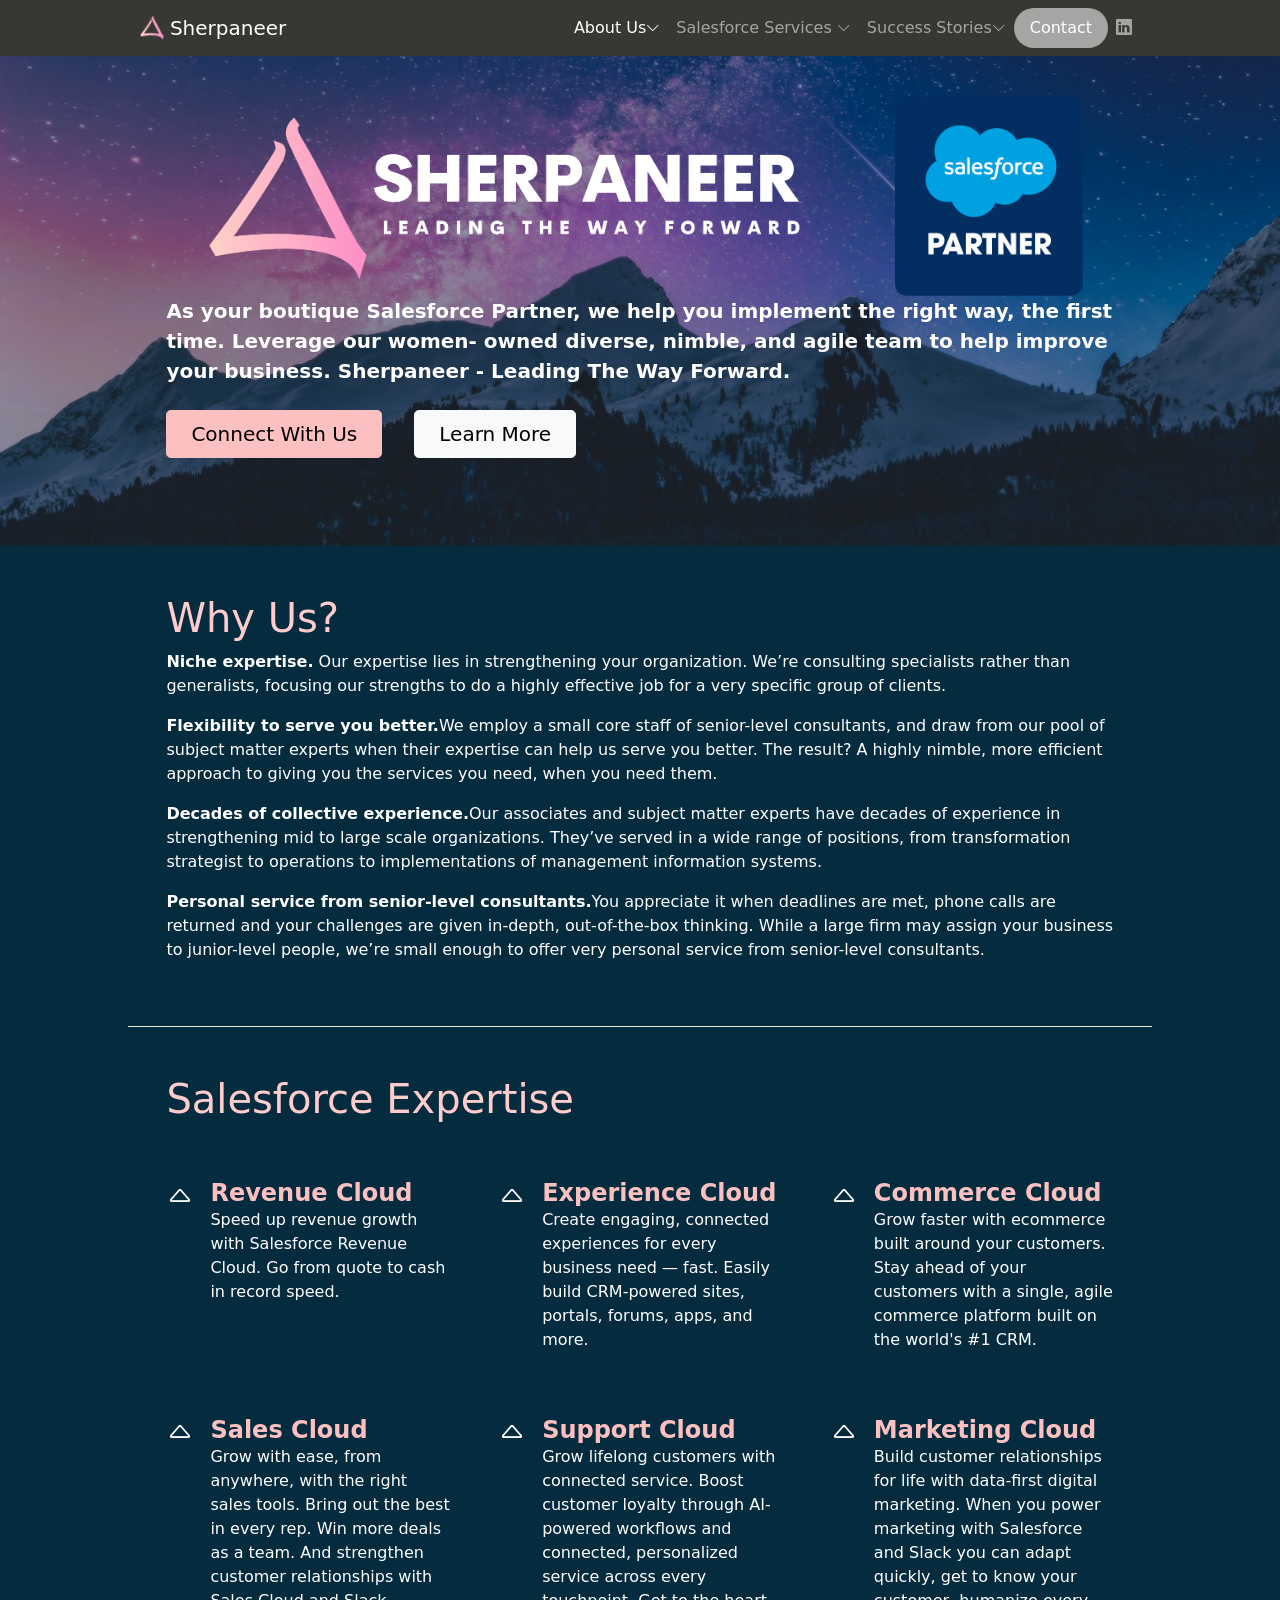
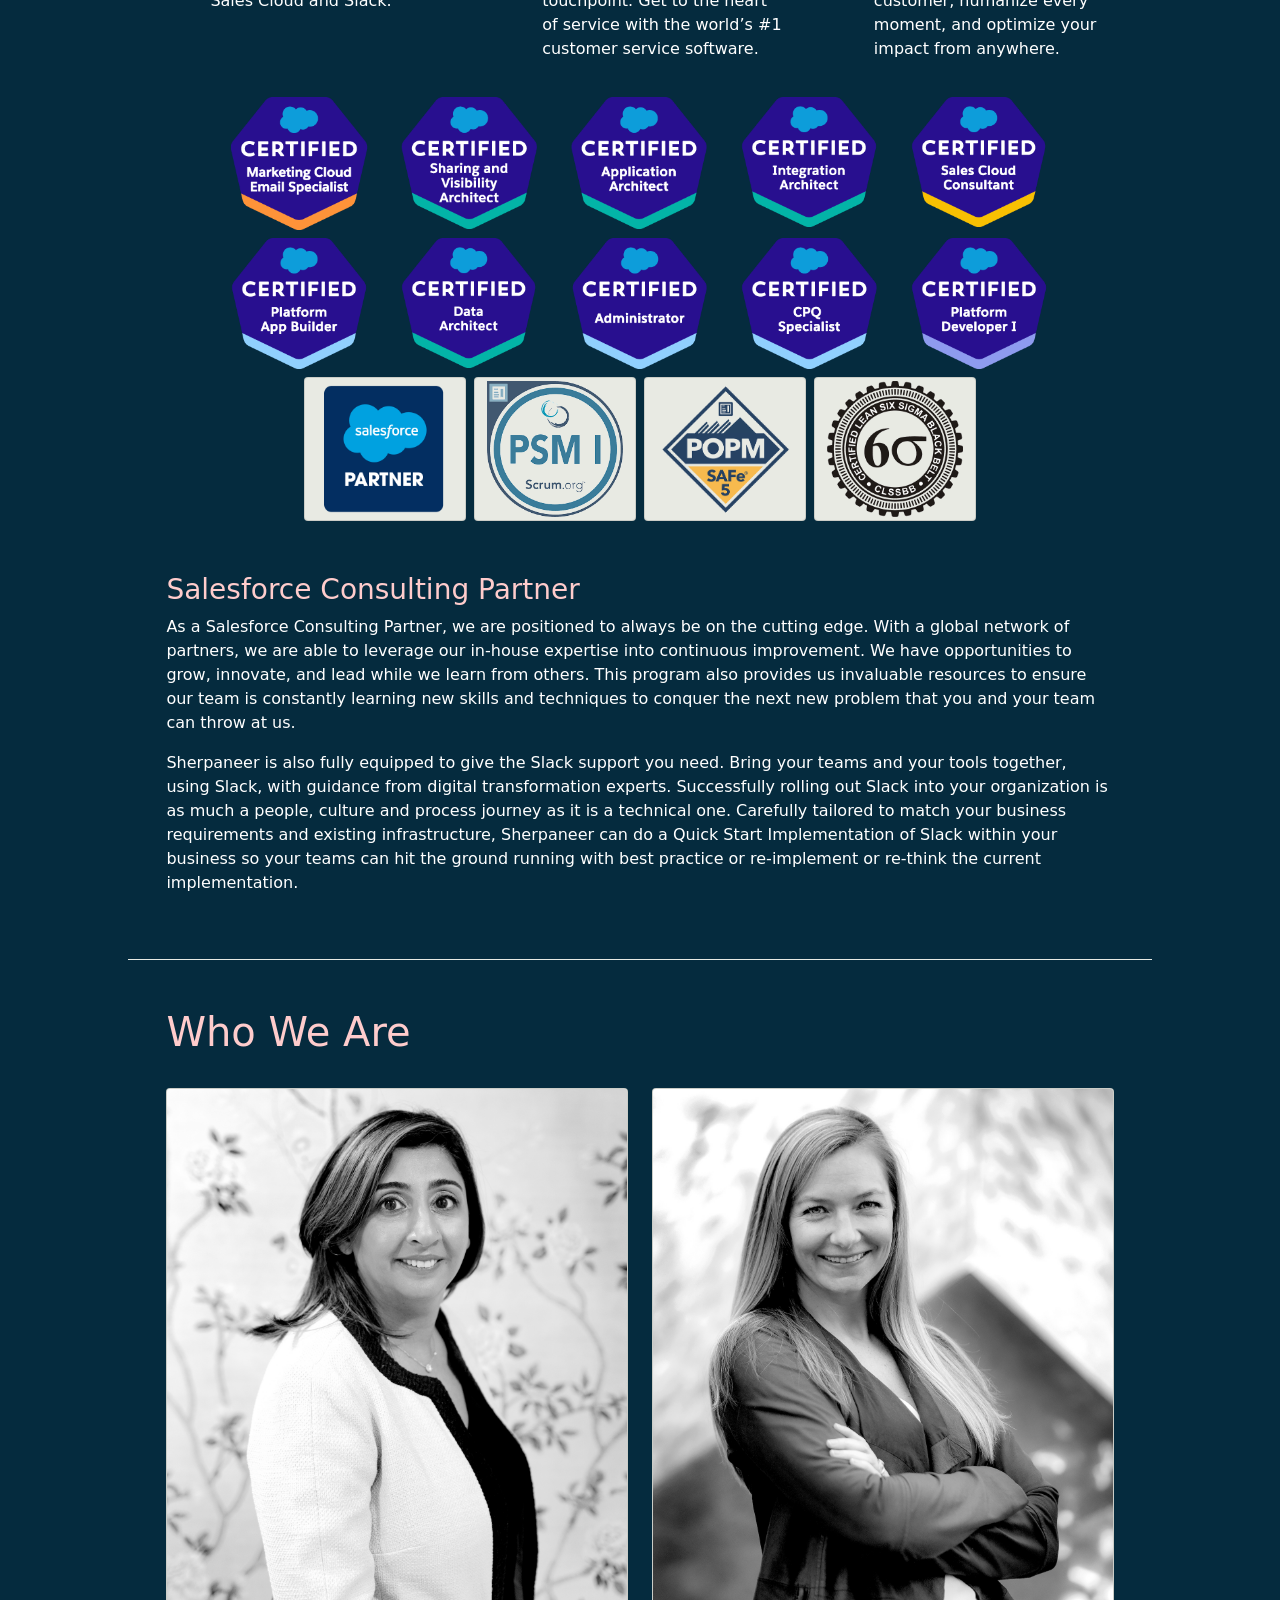
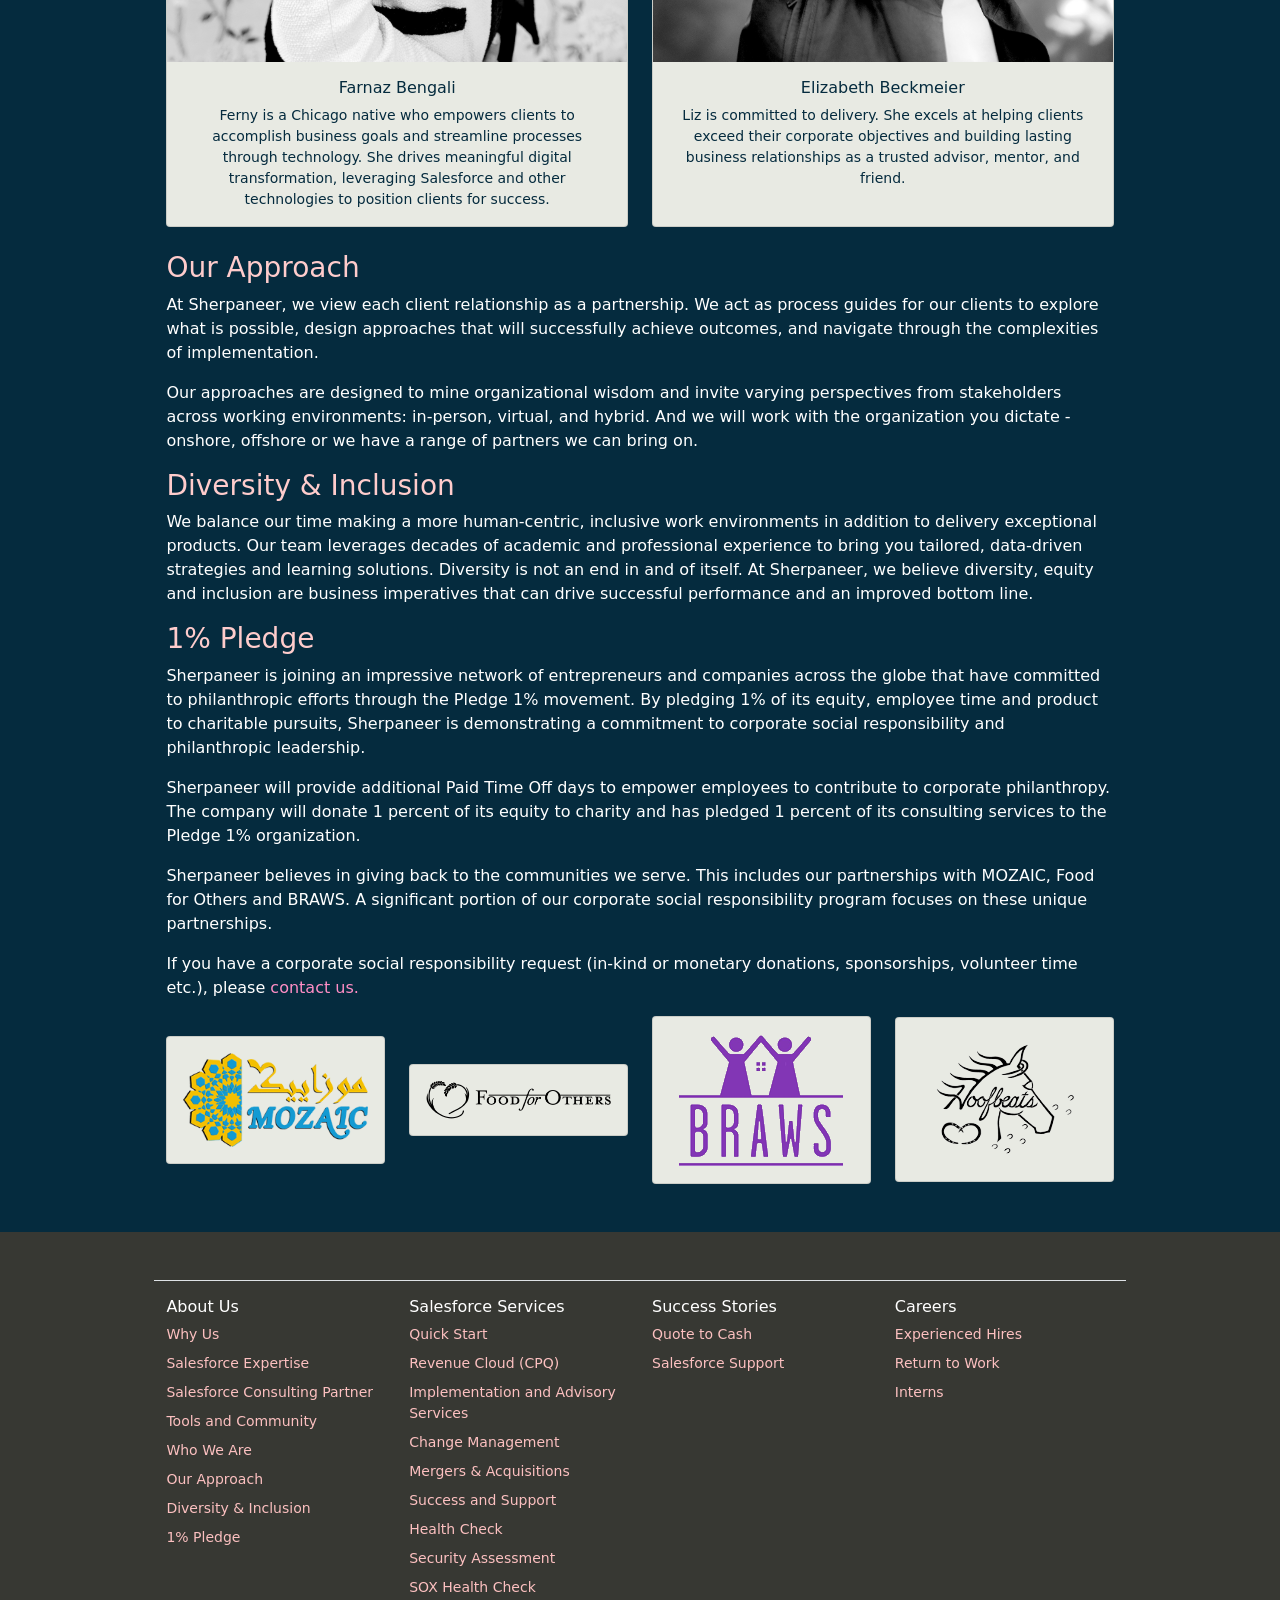
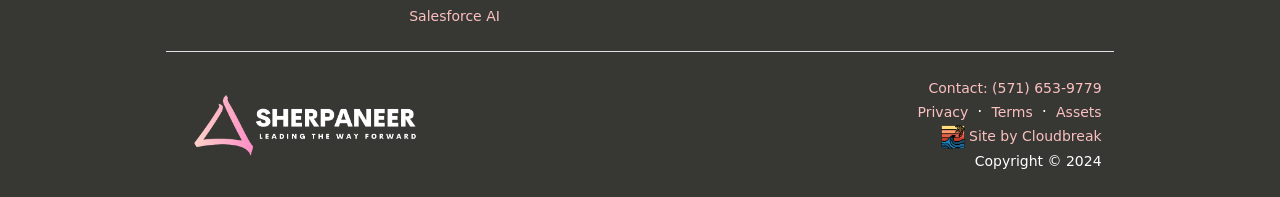
==== index.html @ 3f8fbe80 "Ready to deploy to prod. Commented out Tools and Community." ====
<!DOCTYPE html>
<html lang="en">

<head>
    <!-- Required meta tags -->
    <meta charset="utf-8" />
    <meta name="viewport" content="width=device-width, initial-scale=1" />
    <link rel="icon" type="image/x-icon" href="img/icon_logo.ico" />

    <meta name="thumbnail" content="http://www.sherpaneer.com/img/logo-black-text.png" />
    <meta name="description" content="As your boutique Salesforce Partner, we help you implement the right way, the first time. Leverage our women- owned diverse, nimble, and agile team to help improve your business. Sherpaneer - Leading The Way Forward.">
    <meta name="keywords" content="Sherpaneer, Salesforce, Salesforce Implementation, Salesforce Consulting, Salesforce Consultant, CPQ, CPQ Implementation, CPQ Consulting, CPQ Consulant">

    <meta property="og:image" content="https://www.sherpaneer.com/img/logo-black-text.png">
    <meta property="og:description" content="Sherpaneer, Leading the Way Forward. Your one stop shop for Salesforce Consulting.">
    <meta property="og:title" content="Leading The Way Forward.">

    <link href="css/bootstrap.min.css" rel="stylesheet" />
    <link href="css/style.css" rel="stylesheet" />

    <link href="https://cdn.jsdelivr.net/npm/bootstrap-icons@1.5.0/font/bootstrap-icons.css" rel="stylesheet" />

    <script src="https://ucarecdn.com/libs/widget/3.x/uploadcare.lang.en.min.js"></script>

    <title>Sherpaneer</title>
</head>

<body>
    <!-- Navigation Bar for Mobile -->
    <div class="d-lg-none">
        <nav class="navbar navbar-expand-lg navbar-dark bg-dark fixed-top">
            <div class="container sherparow">
                <a class="navbar-brand" href="index.html"><img src="img/icon_logo.png" alt="" height="24" class="d-inline-block align-text-top" /> Sherpaneer
                </a>
                <button class="navbar-toggler" type="button" data-bs-toggle="collapse" data-bs-target="#navbarSupportedContentMobile" aria-controls="navbarSupportedContentMobile" aria-expanded="false" aria-label="Toggle navigation">
                    <span class="navbar-toggler-icon"></span>
                    </button>
                <div class="collapse navbar-collapse d-lg-none" id="navbarSupportedContentMobile">
                    <ul class="navbar-nav me-auto mb-2 mb-lg-0 text-center">
                        <li class="nav-item">
                            <a class="nav-link" aria-current="page" href="index.html">About Us</a>
                        </li>
                        <li class="nav-item">
                            <a class="nav-link" aria-current="page" href="services.html">Salesforce Services</a>
                        </li>
                        <li class="nav-item">
                            <a class="nav-link" aria-current="page" href="studies.html">Success Stories</a>
                        </li>
                        <li class="nav-item nav-special">
                            <a class="nav-link-special active" aria-current="page" href="#" data-bs-toggle="modal" data-bs-target="#contactModal">
                                Contact
                            </a>
                        </li>
                    </ul>
                </div>
            </div>
        </nav>
    </div>

    <!-- Navigation Bar for Web -->
    <div class="d-none d-lg-flex">
        <nav class="navbar navbar-expand-lg navbar-dark bg-dark fixed-top">
            <div class="container sherparow">
                <a class="navbar-brand" href="index.html"><img src="img/icon_logo.png" alt="" height="24" class="d-inline-block align-text-top" /> Sherpaneer
                </a>
                <button class="navbar-toggler" type="button" data-bs-toggle="collapse" data-bs-target="#navbarSupportedContent" aria-controls="navbarSupportedContent" aria-expanded="false" aria-label="Toggle navigation">
          <span class="navbar-toggler-icon"></span>
        </button>
                <div class="collapse navbar-collapse" id="navbarSupportedContent">
                    <ul class="navbar-nav ms-auto mb-2 mb-lg-0">
                        <li class="nav-item dropdown">
                            <a class="nav-link dropdown-toggle active" id="navbarDropdownAbout" href="#" role="button" data-bs-toggle="dropdown" aria-expanded="false">About Us<i class="small bi bi-chevron-down"></i></a>
                            <ul class="dropdown-menu dropdown-menu-end" aria-labelledby="navbarDropdownAbout">
                                <li>
                                    <a href="index.html#whyus" class="dropdown-item">Why Us</a>
                                </li>
                                <li>
                                    <a href="index.html#expertise" class="dropdown-item">Salesforce Expertise</a>
                                </li>
                                <li>
                                    <a href="index.html#team" class="dropdown-item">Who We Are</a>
                                </li>
                            </ul>
                        </li>
                        <li class="nav-item dropdown">
                            <a class="nav-link dropdown-toggle" id="navbarDropdownService" href="#" role="button" data-bs-toggle="dropdown" aria-expanded="false">Salesforce Services <i class="small bi bi-chevron-down"></i></a>
                            <ul class="dropdown-menu dropdown-menu-end" aria-labelledby="navbarDropdownService">
                                <li>
                                    <a href="services.html#quickstart" class="dropdown-item">Quick Start</a>
                                </li>
                                <li>
                                    <a href="services.html#cpqrev" class="dropdown-item">Revenue Cloud (CPQ)</a>
                                </li>
                                <li>
                                    <a href="services.html#advisory" class="dropdown-item">Implementation and Advisory Services</a>
                                </li>
                                <li>
                                    <a href="services.html#support" class="dropdown-item">Success and Support</a>
                                </li>
                                <li>
                                    <a href="services.html#sfai" class="dropdown-item">Salesforce AI</a>
                                </li>
                            </ul>
                        </li>
                        <li class="nav-item dropdown">
                            <a class="nav-link dropdown-toggle" id="navbarDropdownStudy" href="#" role="button" data-bs-toggle="dropdown" aria-expanded="false">Success Stories<i class="small bi bi-chevron-down"></i></a>
                            <ul class="dropdown-menu dropdown-menu-end" aria-labelledby="navbarDropdownStudy">
                                <li>
                                    <a href="studies.html#top" class="dropdown-item">Quote to Cash</a>
                                </li>
                                <li>
                                    <a href="studies.html#case2" class="dropdown-item">Salesforce Support</a>
                                </li>
                            </ul>
                        </li>
                        <li class="nav-item nav-special">
                            <a class="nav-link-special" aria-current="page" href="#" data-bs-toggle="modal" data-bs-target="#contactModal">
                                Contact
                            </a>
                        </li>
                        <li class="nav-item d-none d-lg-flex">
                            <a class="nav-link" href="https://www.linkedin.com/company/sherpaneer/" target="_blank">
                                <i class="bi-linkedin"></i>
                            </a>
                        </li>
                    </ul>
                </div>
            </div>
        </nav>
    </div>

    <!-- HEADER -->
    <header class="py-5 pb-0 bg-header">
        <div class="sherparow headsect">
            <div class="my-5 text-xl-start">
                <!-- <p id="top">
                    <img src="img/full_logo.png" style="width: 60%; max-height: 200px" />
                </p> -->
                <div id="top" class="row align-items-end">
                    <div class="col col-9">
                        <img src="img/full_logo.png" style="max-height: 200px; max-width:100%" />
                    </div>
                    <div class="col">
                        <!-- <img src="img/partner_horiz.png" class="float-end" style="max-height: 50px; max-width: 100%"> -->
                        <img src="img/sf_partner_square.png" style="max-height: 200px; max-width: 100%">
                    </div>
                </div>
                <p class="lead fw-bold mb-4 text-white">
                    <!-- Sherpaneer brings companies strategic vision to life utilizing a focus on business process transformation and advisory expertise, allowing clients to focus on achieving their organizational goals. -->
                    As your boutique Salesforce Partner, we help you implement the right way, the first time. Leverage our women- owned diverse, nimble, and agile team to help improve your business. Sherpaneer - Leading The Way Forward.
                </p>

                <div class="d-grid gap-3 d-sm-flex justify-content-xl-start">
                    <!-- <a class="btn btn-primary btn-lg px-4 me-sm-3" href="https://us14.list-manage.com/contact-form?u=d234726d802adbb5e2358ac15&form_id=4d6515905cd5c66957dbde93cd9eaca3" target="_blank">Connect With Us</a> -->
                    <a class="btn btn-primary btn-lg px-4 me-sm-3" aria-current="page" href="#" data-bs-toggle="modal" data-bs-target="#contactModal">Connect With Us</a>
                    <a class="btn btn-light btn-lg px-4 me-sm-3" href="files/LearnAboutSherpaneer.pdf" target="_blank">Learn More</a>
                </div>
            </div>
        </div>
    </header>

    <!-- Main Body -->
    <main>
        <!-- SECTION // WHY US -->
        <div class="sherpablue-bg p-5">
            <div class="sherparow">
                <h1 id="whyus">Why Us?</h1>
                <p>
                    <span class="fw-bold">Niche expertise.</span> Our expertise lies in strengthening your organization. We’re consulting specialists rather than generalists, focusing our strengths to do a highly effective job for a very specific group
                    of clients.
                </p>
                <p>
                    <span class="fw-bold">Flexibility to serve you better.</span>We employ a small core staff of senior-level consultants, and draw from our pool of subject matter experts when their expertise can help us serve you better. The result?
                    A highly nimble, more efficient approach to giving you the services you need, when you need them.
                </p>
                <p>
                    <span class="fw-bold">Decades of collective experience.</span>Our associates and subject matter experts have decades of experience in strengthening mid to large scale organizations. They’ve served in a wide range of positions, from
                    transformation strategist to operations to implementations of management information systems.
                </p>
                <p>
                    <span class="fw-bold">Personal service from senior-level consultants.</span>You appreciate it when deadlines are met, phone calls are returned and your challenges are given in-depth, out-of-the-box thinking. While a large firm may
                    assign your business to junior-level people, we’re small enough to offer very personal service from senior-level consultants.
                </p>
            </div>
        </div>
        <div class="sherpablue-bg p-0">
            <div class="sherparow">
                <hr>
            </div>
        </div>

        <!-- SECTION // SF Expertise -->
        <div class="sherpablue-bg p-5 pb-0">
            <div class="sherparow">
                <h1 id="expertise">Salesforce Expertise</h1>
                <div class="row row-cols-1 row-cols-sm-2 row-cols-md-3 row-cols-lg-3 g-5 py-5 pb-0">
                    <div class="col d-flex align-items-start">
                        <h3><i class="bi bi-caret-up text-white flex-shrink-0 me-3"></i></h3>
                        <div>
                            <a href="services.html#cpqrev"><h4 class="fw-bold mb-0">Revenue Cloud</h4></a>
                            <p>
                                Speed up revenue growth with Salesforce Revenue Cloud. Go from quote to cash in record speed.
                            </p>
                        </div>
                    </div>
                    <div class="col d-flex align-items-start">
                        <h3><i class="bi bi-caret-up text-white flex-shrink-0 me-3"></i></h3>
                        <div>
                            <a href="services.html#implement"><h4 class="fw-bold mb-0">Experience Cloud</h4></a>
                            <p>
                                Create engaging, connected experiences for every business need — fast. Easily build CRM-powered sites, portals, forums, apps, and more.
                            </p>
                        </div>
                    </div>
                    <div class="col d-flex align-items-start">
                        <h3><i class="bi bi-caret-up text-white flex-shrink-0 me-3"></i></h3>
                        <div>
                            <a href="services.html#implement"><h4 class="fw-bold mb-0">Commerce Cloud</h4></a>
                            <p>
                                Grow faster with ecommerce built around your customers. Stay ahead of your customers with a single, agile commerce platform built on the world's #1 CRM.
                            </p>
                        </div>
                    </div>
                    <div class="col d-flex align-items-start">
                        <h3><i class="bi bi-caret-up text-white flex-shrink-0 me-3"></i></h3>
                        <div>
                            <a href="services.html#implement"><h4 class="fw-bold mb-0">Sales Cloud</h4></a>
                            <p>
                                Grow with ease, from anywhere, with the right sales tools. Bring out the best in every rep. Win more deals as a team. And strengthen customer relationships with Sales Cloud and Slack.
                            </p>
                        </div>
                    </div>
                    <div class="col d-flex align-items-start">
                        <h3><i class="bi bi-caret-up text-white flex-shrink-0 me-3"></i></h3>
                        <div>
                            <a href="services.html#implement"><h4 class="fw-bold mb-0">Support Cloud</h4></a>
                            <p>
                                Grow lifelong customers with connected service. Boost customer loyalty through AI-powered workflows and connected, personalized service across every touchpoint. Get to the heart of service with the world’s #1 customer service software.
                            </p>
                        </div>
                    </div>
                    <div class="col d-flex align-items-start">
                        <h3><i class="bi bi-caret-up text-white flex-shrink-0 me-3"></i></h3>
                        <div>
                            <a href="services.html#implement"><h4 class="fw-bold mb-0">Marketing Cloud</h4></a>
                            <p>
                                Build customer relationships for life with data-first digital marketing. When you power marketing with Salesforce and Slack you can adapt quickly, get to know your customer, humanize every moment, and optimize your impact from anywhere.
                            </p>
                        </div>
                    </div>
                </div>
                <!-- SUBSECTION // Certification Badges -->
                <div class="row justify-content-center text-center py-3 pb-0">
                    <div class="m-1 col-2">
                        <img src="img/certs/cert-sf-01.png" class="cert">
                    </div>
                    <div class="m-1 col-2">
                        <img src="img/certs/cert-sf-02.png" class="cert">
                    </div>
                    <div class="m-1 col-2">
                        <img src="img/certs/cert-sf-03.png" class="cert">
                    </div>
                    <div class="m-1 col-2">
                        <img src="img/certs/cert-sf-04.png" class="cert">
                    </div>
                    <div class="m-1 col-2">
                        <img src="img/certs/cert-sf-05.png" class="cert">
                    </div>
                    <div class="m-1 col-2">
                        <img src="img/certs/cert-sf-06.png" class="cert">
                    </div>
                    <div class="m-1 col-2">
                        <img src="img/certs/cert-sf-07.png" class="cert">
                    </div>
                    <div class="m-1 col-2">
                        <img src="img/certs/cert-sf-08.png" class="cert">
                    </div>
                    <div class="m-1 col-2">
                        <img src="img/certs/cert-sf-09.png" class="cert">
                    </div>
                    <div class="m-1 col-2">
                        <img src="img/certs/cert-sf-10.png" class="cert">
                    </div>
                    <div class="card m-1 col-2">
                        <img src="img/certs/badge-partner.png" class="cert">
                    </div>
                    <div class="card m-1 col-2">
                        <img src="img/certs/badge-psmi.png" class="cert">
                    </div>
                    <div class="card m-1 col-2">
                        <img src="img/certs/badge-popm.png" class="cert">
                    </div>
                    <div class="card m-1 col-2">
                        <img src="img/certs/badge-clssbb.png" class="cert">
                    </div>
                </div>
            </div>
        </div>
        <!-- SECTION // SF Partner -->
        <div class="sherpablue-bg p-5">
            <div class="sherparow">
                <h3 id="sfpartner">Salesforce Consulting Partner</h3>
                <p>
                    As a Salesforce Consulting Partner, we are positioned to always be on the cutting edge. With a global network of partners, we are able to leverage our in-house expertise into continuous improvement. We have opportunities to grow, innovate, and lead while
                    we learn from others. This program also provides us invaluable resources to ensure our team is constantly learning new skills and techniques to conquer the next new problem that you and your team can throw at us.
                </p>
                <p id="slack">
                    Sherpaneer is also fully equipped to give the Slack support you need. Bring your teams and your tools together, using Slack, with guidance from digital transformation experts. Successfully rolling out Slack into your organization is as much a people, culture
                    and process journey as it is a technical one. Carefully tailored to match your business requirements and existing infrastructure, Sherpaneer can do a Quick Start Implementation of Slack within your business so your teams can hit the
                    ground running with best practice or re-implement or re-think the current implementation.
                </p>
            </div>
        </div>
        <div class="sherpablue-bg p-0">
            <div class="sherparow">
                <hr>
            </div>
        </div>

        <!-- SECTION // SF Highlight -->
        <!-- <div class="sherpablue-bg p-5">
            <div class="sherparow">
                <h1 id="tools">Tools and Community</h1>
                <div class="row">
                    <div class="col-md-6">
                        <div class="card h-100">
                            <img class="card-img-top" src="img/head_quick.jpg" alt="Card image cap">
                            <div class="card-body">
                                <h5 class="card-title">SherpaFlow</h5>
                                <p class="card-text">Sherpaneer has developed a Salesforce application in order to track project and task progress. This tool was developed as an in-house solution to replace external products such as Trello and Jira.</p>
                            </div>
                            <div class="card-footer py-3 pb-0">
                                <a href="#" target="_blank">
                                    <p class="btn btn-dark text-upr">
                                        Learn More
                                    </p>
                                </a>
                            </div>
                        </div>
                    </div>
                    <div class="col-md-6">
                        <div class="card h-100">
                            <img class="card-img-top" src="img/head_ask.jpg" alt="Card image cap">
                            <div class="card-body">
                                <h5 class="card-title">CPQ User Group</h5>
                                <p class="card-text">Sherpaneer has a CPQ User Group to do things.</p>
                            </div>
                            <div class="card-footer py-3 pb-0">
                                <a href="#" target="_blank">
                                    <p class="btn btn-dark text-upr">
                                        Learn More
                                    </p>
                                </a>
                            </div>
                        </div>
                    </div>
                </div>
            </div>
        </div>
        <div class="sherpablue-bg p-0">
            <div class="sherparow">
                <hr>
            </div>
        </div> -->


        <!-- SECTION // TEAM -->
        <div class="sherpablue-bg p-5">
            <div class="sherparow">
                <h1 id="team">Who We Are</h1>
                <div class="row py-4 pb-0 justify-content-center text-center">
                    <div class="col-12 col-md-6 pb-4">
                        <div class="card h-100">
                            <img class="card-img-top" src="img/team/FB.jpg">
                            <div class="card-body">
                                <h6 class="card-title">Farnaz Bengali</h6>
                                <p class="card-text small">Ferny is a Chicago native who empowers clients to accomplish business goals and streamline processes through technology. She drives meaningful digital transformation, leveraging Salesforce and other technologies to position
                                    clients for success.</p>
                            </div>
                        </div>
                    </div>
                    <div class="col-12 col-md-6 pb-4">
                        <div class="card h-100">
                            <img class="card-img-top" src="img/team/LB.jpg">
                            <div class="card-body">
                                <h6 class="card-title">Elizabeth Beckmeier</h6>
                                <p class="card-text small">Liz is committed to delivery. She excels at helping clients exceed their corporate objectives and building lasting business relationships as a trusted advisor, mentor, and friend.</p>
                            </div>
                        </div>
                    </div>
                </div>
                <h3 id="approach">Our Approach</h3>
                <p>
                    At Sherpaneer, we view each client relationship as a partnership. We act as process guides for our clients to explore what is possible, design approaches that will successfully achieve outcomes, and navigate through the complexities of implementation.
                </p>
                <p>
                    Our approaches are designed to mine organizational wisdom and invite varying perspectives from stakeholders across working environments: in-person, virtual, and hybrid. And we will work with the organization you dictate - onshore, offshore or we have
                    a range of partners we can bring on.
                </p>
                <h3 id="inclusion">Diversity &amp; Inclusion</h3>
                <p>
                    We balance our time making a more human-centric, inclusive work environments in addition to delivery exceptional products. Our team leverages decades of academic and professional experience to bring you tailored, data-driven strategies and learning solutions.
                    Diversity is not an end in and of itself. At Sherpaneer, we believe diversity, equity and inclusion are business imperatives that can drive successful performance and an improved bottom line.
                </p>
                <h3 id="pledge">1% Pledge</h3>
                <!-- Shows on Mobile Device Only -->
                <p class="d-md-none">
                    Sherpaneer is pledging 1% of its equity, employee time and product to charitable pursuits, Sherpaneer is demonstrating a commitment to corporate social responsibility and philanthropic leadership. Sherpaneer believes in giving back to the communities
                    we serve. This includes our partnerships with MOZAIC, Food for Others and BRAWS.
                </p>
                <!-- Shows on Non-Mobile Devices -->
                <p class="d-none d-md-flex">
                    Sherpaneer is joining an impressive network of entrepreneurs and companies across the globe that have committed to philanthropic efforts through the Pledge 1% movement. By pledging 1% of its equity, employee time and product to charitable pursuits, Sherpaneer
                    is demonstrating a commitment to corporate social responsibility and philanthropic leadership.
                </p>
                <p class="d-none d-md-flex">
                    Sherpaneer will provide additional Paid Time Off days to empower employees to contribute to corporate philanthropy. The company will donate 1 percent of its equity to charity and has pledged 1 percent of its consulting services to the Pledge 1% organization.
                </p>
                <p class="d-none d-md-flex">
                    Sherpaneer believes in giving back to the communities we serve. This includes our partnerships with MOZAIC, Food for Others and BRAWS. A significant portion of our corporate social responsibility program focuses on these unique partnerships.
                </p>
                <!-- Shows on all screen sizes -->
                <p>
                    If you have a corporate social responsibility request (in-kind or monetary donations, sponsorships, volunteer time etc.), please <a href="mailto: info@sherpaneer.com?subject=Pledge Partner" class="pink">contact us.</a>
                </p>
                <div class="row text-center align-items-center">
                    <div class="col col-3">
                        <div class="card h-100">
                            <div class="card-body">
                                <a href="https://mozaicdmv.org/" target="_blank"><img src="img/mozaic_logo.png" class="pledge" /></a>
                            </div>
                        </div>
                    </div>
                    <div class="col col-3">
                        <div class="card h-100">
                            <div class="card-body">
                                <a href="https://foodforothers.org/mission/" target="_blank"><img src="img/ffo_logo.png" class="pledge" /></a>
                            </div>
                        </div>
                    </div>
                    <div class="col col-3">
                        <div class="card h-100">
                            <div class="card-body">
                                <a href="http://www.braws.org/" target="_blank"><img src="img/braws_logo.png" class="pledge" /></a>
                            </div>
                        </div>
                    </div>
                    <div class="col col-3">
                        <div class="card h-100">
                            <div class="card-body">
                                <a href="https://hoof-beats.com/" target="_blank"><img src="img/HoofbeatsLogo.png" class="pledge" /></a>
                            </div>
                        </div>
                    </div>
                </div>
            </div>
        </div>


        <!-- Site Map -->
        <div class="dark-bg p-5 pb-4">
            <div class="sherparow">
                <div class="row border-top py-3">
                    <div class="col small">
                        <h6>About Us</h6>
                        <ul class="nav flex-column">
                            <li class="nav-item mb-2">
                                <a href="index.html#whyus" class="nav-link p-0">Why Us</a>
                            </li>
                            <li class="nav-item mb-2">
                                <a href="index.html#expertise" class="nav-link p-0">Salesforce Expertise</a>
                            </li>
                            <li class="nav-item mb-2">
                                <a href="index.html#sfpartner" class="nav-link p-0">Salesforce Consulting Partner</a>
                            </li>
                            <li class="nav-item mb-2">
                                <a href="index.html#tools" class="nav-link p-0">Tools and Community</a>
                            </li>
                            <li class="nav-item mb-2">
                                <a href="index.html#team" class="nav-link p-0">Who We Are</a>
                            </li>
                            <li class="nav-item mb-2">
                                <a href="index.html#approach" class="nav-link p-0">Our Approach</a>
                            </li>
                            <li class="nav-item mb-2">
                                <a href="index.html#inclusion" class="nav-link p-0">Diversity &amp; Inclusion</a>
                            </li>
                            <li class="nav-item mb-2">
                                <a href="index.html#pledge" class="nav-link p-0">1% Pledge</a>
                            </li>
                        </ul>
                    </div>
                    <div class="col small">
                        <h6>Salesforce Services</h6>
                        <ul class="nav flex-column">
                            <li class="nav-item mb-2">
                                <a href="services.html#quickstart" class="nav-link p-0">Quick Start</a>
                            </li>
                            <li class="nav-item mb-2">
                                <a href="services.html#cpqrev" class="nav-link p-0">Revenue Cloud (CPQ)</a>
                            </li>
                            <li class="nav-item mb-2">
                                <a href="services.html#advisory" class="nav-link p-0">Implementation and Advisory Services</a>
                            </li>

                            <li class="nav-item mb-2">
                                <a href="services.html#cm" class="nav-link p-0">Change Management</a>
                            </li>
                            <li class="nav-item mb-2">
                                <a href="services.html#manda" class="nav-link p-0">Mergers & Acquisitions</a>
                            </li>

                            <li class="nav-item mb-2">
                                <a href="services.html#support" class="nav-link p-0">Success and Support</a>
                            </li>
                            <li class="nav-item mb-2">
                                <a href="services.html#health" class="nav-link p-0">Health Check</a>
                            </li>
                            <li class="nav-item mb-2">
                                <a href="services.html#sfsecurity" class="nav-link p-0">Security Assessment</a>
                            </li>
                            <li class="nav-item mb-2">
                                <a href="services.html#sox" class="nav-link p-0">SOX Health Check</a>
                            </li>
                            <li class="nav-item mb-2">
                                <a href="services.html#sfai" class="nav-link p-0">Salesforce AI</a>
                            </li>
                        </ul>
                    </div>
                    <div class="col small">
                        <h6>Success Stories</h6>
                        <ul class="nav flex-column">
                            <li class="nav-item mb-2">
                                <a href="studies.html#case1" class="nav-link p-0">Quote to Cash</a>
                            </li>
                            <li class="nav-item mb-2">
                                <a href="studies.html#case2" class="nav-link p-0">Salesforce Support</a>
                            </li>
                        </ul>
                    </div>
                    <div class="col small">
                        <h6>Careers</h6>
                        <ul class="nav flex-column">
                            <li class="nav-item mb-2">
                                <a href="careers.html#exp" class="nav-link p-0">Experienced Hires</a>
                            </li>
                            <li class="nav-item mb-2">
                                <a href="careers.html#return" class="nav-link p-0">Return to Work</a>
                            </li>
                            <li class="nav-item mb-2">
                                <a href="careers.html#intern" class="nav-link p-0">Interns</a>
                            </li>
                        </ul>
                    </div>
                </div>
                <!-- Footer -->
                <footer>
                    <div class="pt-4 mt-auto border-top">
                        <div class="container">
                            <div class="row align-items-center justify-content-between flex-column flex-sm-row">
                                <div class="col">
                                    <a href="index.html"><img src="img/full_logo.png" style="height: 75px" /></a>
                                </div>
                                <div class="col-auto text-end">
                                    <a class="small" href="tel:+5716539779">Contact: (571) 653-9779</a><br>
                                    <a class="small" href="https://www.privacypolicygenerator.info/live.php?token=EvFGcDycAYOTXIfF3PYM4jE8K0Vm0UhL" target="blank">Privacy</a>
                                    <span class="text-white mx-1">&middot;</span>
                                    <a class="small" href="https://www.privacypolicies.com/live/56dd2d23-2df3-41c7-bad6-c53632ff351d" target="blank">Terms</a>
                                    <span class="text-white mx-1">&middot;</span>
                                    <a class="small" aria-current="page" href="#" data-bs-toggle="modal" data-bs-target="#assetModal">Assets</a>
                                    <br />
                                    <a class="small" href="https://www.cloudbrk.io"><img src="img/cloudbrk_small.png" style="height: 1.5rem" /> Site by Cloudbreak</a><br>
                                    <span class="small m-0 text-white small">Copyright &copy; 2024</span>
                                </div>
                            </div>
                        </div>
                    </div>
                </footer>
            </div>
        </div>
          
        <!-- Contact Us Modal -->
        <div class="portfolio-modal modal fade" id="contactModal" tabindex="-1" aria-labelledby="contactModallabel" aria-hidden="true">
            <div class="modal-dialog modal-xl">
                <div class="modal-content">
                    <div class="modal-header border-0"><button class="btn-close" type="button" data-bs-dismiss="modal" aria-label="Close"></button></div>
                    <div class="modal-body text-center pb-5">
                        <div class="container">
                            <div class="row justify-content-center">
                                <div class="col-lg-8">
                                    <h2 class="text-secondary text-uppercase mb-0">Contact Us</h2>
                                    <hr>
                                    <div class="mb-4 text-justify text-dark">
                                        <iframe src="http://go.pardot.com/l/1051492/2024-01-24/3915i" width="100%" height="500" type="text/html" frameborder="0" allowTransparency="true" style="border: 0"></iframe>
                                    </div>
                                    <button class="btn btn-dark" data-bs-dismiss="modal">
                                            Close
                                    </button>
                                </div>
                            </div>
                        </div>
                    </div>
                </div>
            </div>
        </div>
        <!-- Asset Modal -->
        <div class="portfolio-modal modal fade" id="assetModal" tabindex="-1" aria-labelledby="assetModallabel" aria-hidden="true">
            <div class="modal-dialog modal-xl">
                <div class="modal-content">
                    <div class="modal-header border-0"><button class="btn-close" type="button" data-bs-dismiss="modal" aria-label="Close"></button></div>
                    <div class="modal-body text-center pb-5">
                        <div class="container">
                            <div class="row justify-content-center">
                                <div class="col-lg-8">
                                    <h2 class="text-secondary text-uppercase mb-0">Asset Credit</h2>
                                    <hr>
                                    <div class="mb-4 text-justify text-dark">
                                        <p>
                                            Bookshelf photo by <a href="https://unsplash.com/@zeak?utm_content=creditCopyText&utm_medium=referral&utm_source=unsplash">Dmitrij Paskevic</a> on <a href="https://unsplash.com/photos/hardbound-books-YjVa-F9P9kk?utm_content=creditCopyText&utm_medium=referral&utm_source=unsplash">Unsplash</a>
                                        </p>
                                        <p>
                                            Office photo by <a href="https://unsplash.com/@lycs?utm_content=creditCopyText&utm_medium=referral&utm_source=unsplash">LYCS Architecture</a> on <a href="https://unsplash.com/photos/man-and-woman-sitting-on-table-U2BI3GMnSSE?utm_content=creditCopyText&utm_medium=referral&utm_source=unsplash">Unsplash</a>
                                        </p>
                                        <p>
                                            Office photo by <a href="https://unsplash.com/@jasongoodman_youxventures?utm_content=creditCopyText&utm_medium=referral&utm_source=unsplash">Jason Goodman</a> on <a href="https://unsplash.com/photos/people-seated-in-living-room-wVh5grSMYaY?utm_content=creditCopyText&utm_medium=referral&utm_source=unsplash">Unsplash</a>
                                        </p>
                                        <p>
                                            Mountain photo by <a href="https://unsplash.com/@vorosbenisop?utm_content=creditCopyText&utm_medium=referral&utm_source=unsplash">Benjamin Voros</a> on <a href="https://unsplash.com/photos/snow-mountain-under-stars-phIFdC6lA4E?utm_content=creditCopyText&utm_medium=referral&utm_source=unsplash">Unsplash</a>
                                        </p>
                                        <p>
                                            Team photo by <a href="https://unsplash.com/@hudsonhintze?utm_content=creditCopyText&utm_medium=referral&utm_source=unsplash">Hudson Hintze</a> on <a href="https://unsplash.com/photos/silhouette-of-nine-persons-standing-on-the-hill-vpxeE7s-my4?utm_content=creditCopyText&utm_medium=referral&utm_source=unsplash">Unsplash</a>
                                        </p>
                                        <p>
                                            Rowing photo by <a href="https://unsplash.com/@joshcala?utm_content=creditCopyText&utm_medium=referral&utm_source=unsplash">Josh Calabrese</a> on <a href="https://unsplash.com/photos/five-men-riding-row-boat-Ev1XqeVL2wI?utm_content=creditCopyText&utm_medium=referral&utm_source=unsplash">Unsplash</a>
                                        </p>
                                    </div>
                                    <button class="btn btn-dark" data-bs-dismiss="modal">
                                            Close
                                    </button>
                                </div>
                            </div>
                        </div>
                    </div>
                </div>
            </div>
        </div>
    </main>
    <script src="js/bootstrap.bundle.min.js"></script>
</body>

</html>
---- css/style.css ----
/* Amna's Colors
blue #052b3e
white #ffffff
pink #f4cccc
grey #e8eae3 */

html {
    scroll-padding-top: 60px;
}

body {
    background-color: transparent;
}

.nav-special {
    background-color: rgba(255, 255, 255, .55);
    border-radius: 2rem;
}

.nav-link-special {
    display: block;
    padding: .5rem 1rem;
    color: #fff;
    text-decoration: none;
    transition: color .15s ease-in-out, background-color .15s ease-in-out, border-color .15s ease-in-out
}

.nav-link-special:hover {
    color: #000;
}

.bg-header {
    background-image: url("../img/header_home_dark.png");
    position: relative;
    overflow: hidden;
    background-repeat: no-repeat;
    background-size: cover;
    background-position: 50%;
    padding-right: 3rem;
    padding-left: 3rem;
}

.mini-header {
    /* Default if picture doesn't load */
    background: linear-gradient(45deg, #000000cc, #373833aa);
    max-height: 400px;
    width: 100%;
    padding-left: 3rem;
    padding-right: 3rem;
}

.career-header {
    background: linear-gradient(45deg, #000000aa, #373833aa), url(../img/head_sunset.jpeg) no-repeat center center;
    background-size: cover;
}

.study-header {
    background: linear-gradient(45deg, #000000aa, #373833aa), url(../img/head_study.jpg) no-repeat center center;
    background-size: cover;
}

.services-header {
    background: linear-gradient(45deg, #000000aa, #373833aa), url(../img/head_svc.jpg) no-repeat center center;
    background-size: cover;
}

.experience-header {
    background: linear-gradient(45deg, #000000aa, #373833aa), url(../img/head_exp.jpg) no-repeat center center;
    background-size: cover;
}

.ask-header {
    background: linear-gradient(45deg, #000000aa, #373833aa), url(../img/head_ask.jpg) no-repeat center center;
    background-size: cover;
}

.about-header {
    background: linear-gradient(45deg, #000000aa, #373833aa), url(../img/head_about.jpg) no-repeat top center;
    background-size: cover;
}

.quickstart-header {
    background: linear-gradient(45deg, #000000aa, #373833aa), url(../img/head_quick.jpg) no-repeat top center;
    background-size: cover;
}

.sherparow {
    width: 80%;
    max-width: 1080px;
    margin: auto;
    position: relative;
    /* text-align: justify; */
}

@media (max-width:576px) {
    .sherparow {
        width: 100%;
    }
}

.hdr-btn {
    position: absolute;
    bottom: 0;
    right: 0;
}

.casestudy {
    /* max-height: 200px; */
    width: 100%;
    /* object-fit: cover; */
}

.sherpablue-bg h1,
h2,
h3 {
    /* color: #ff8ec5; */
    color: #ffcccc;
}

/* .sherpagrey-bg h1,
h2,
h3 {
    color: #052b3e;
} */

.headsect {
    min-height: 450px;
    z-index: 2;
}

.teammate {
    width: 100%;
    max-width: 150px;
    border-radius: 50%;
    object-fit: cover;
    object-position: center;
}

.cert {
    width: 100%;
    max-width: 140px;
    margin: auto;
}

.pledge {
    max-width: 100%;
    max-height: 150px;
}

.peach {
    color: #fcc0c0;
}

.pink {
    color: #ff8ec5;
}

.sherpagrey-bg {
    /* background-color: #fef9f9; */
    background-color: #e8eae3;
    color: #05263e
}

.sherpablue-bg {
    /* background-color: #e8eae3; */
    background-color: #052b3e;
}

.dark-bg {
    background-color: #373833;
    color: #fff;
}

.light-bg {
    background-color: #f0f2eb;
}

.case {
    min-height: 300px;
    padding: 0;
    margin: 0;
    width: 100%;
    text-align: center;
    position: relative;
}

.case-eab {
    width: 100%;
    height: 400px;
    background-color: red;
    background-image: url("../img/case2.png");
    object-fit: cover;
    object-position: center;
    display: inline-block;
    margin: 0px;
    z-index: 1;
}

.case-over {
    width: 800px;
    height: 300px;
    opacity: 0.9;
    z-index: 2;
    display: inline;
    position: absolute;
    top: calc(50% - 150px);
    left: calc(50% - 400px);
    text-align: center;
}

.case-over-text {
    width: 700px;
    height: 300px;
    z-index: 2;
    display: inline;
    position: absolute;
    top: calc(50% - 150px);
    left: calc(50% - 400px);
    text-align: center;
    margin: 50px;
}
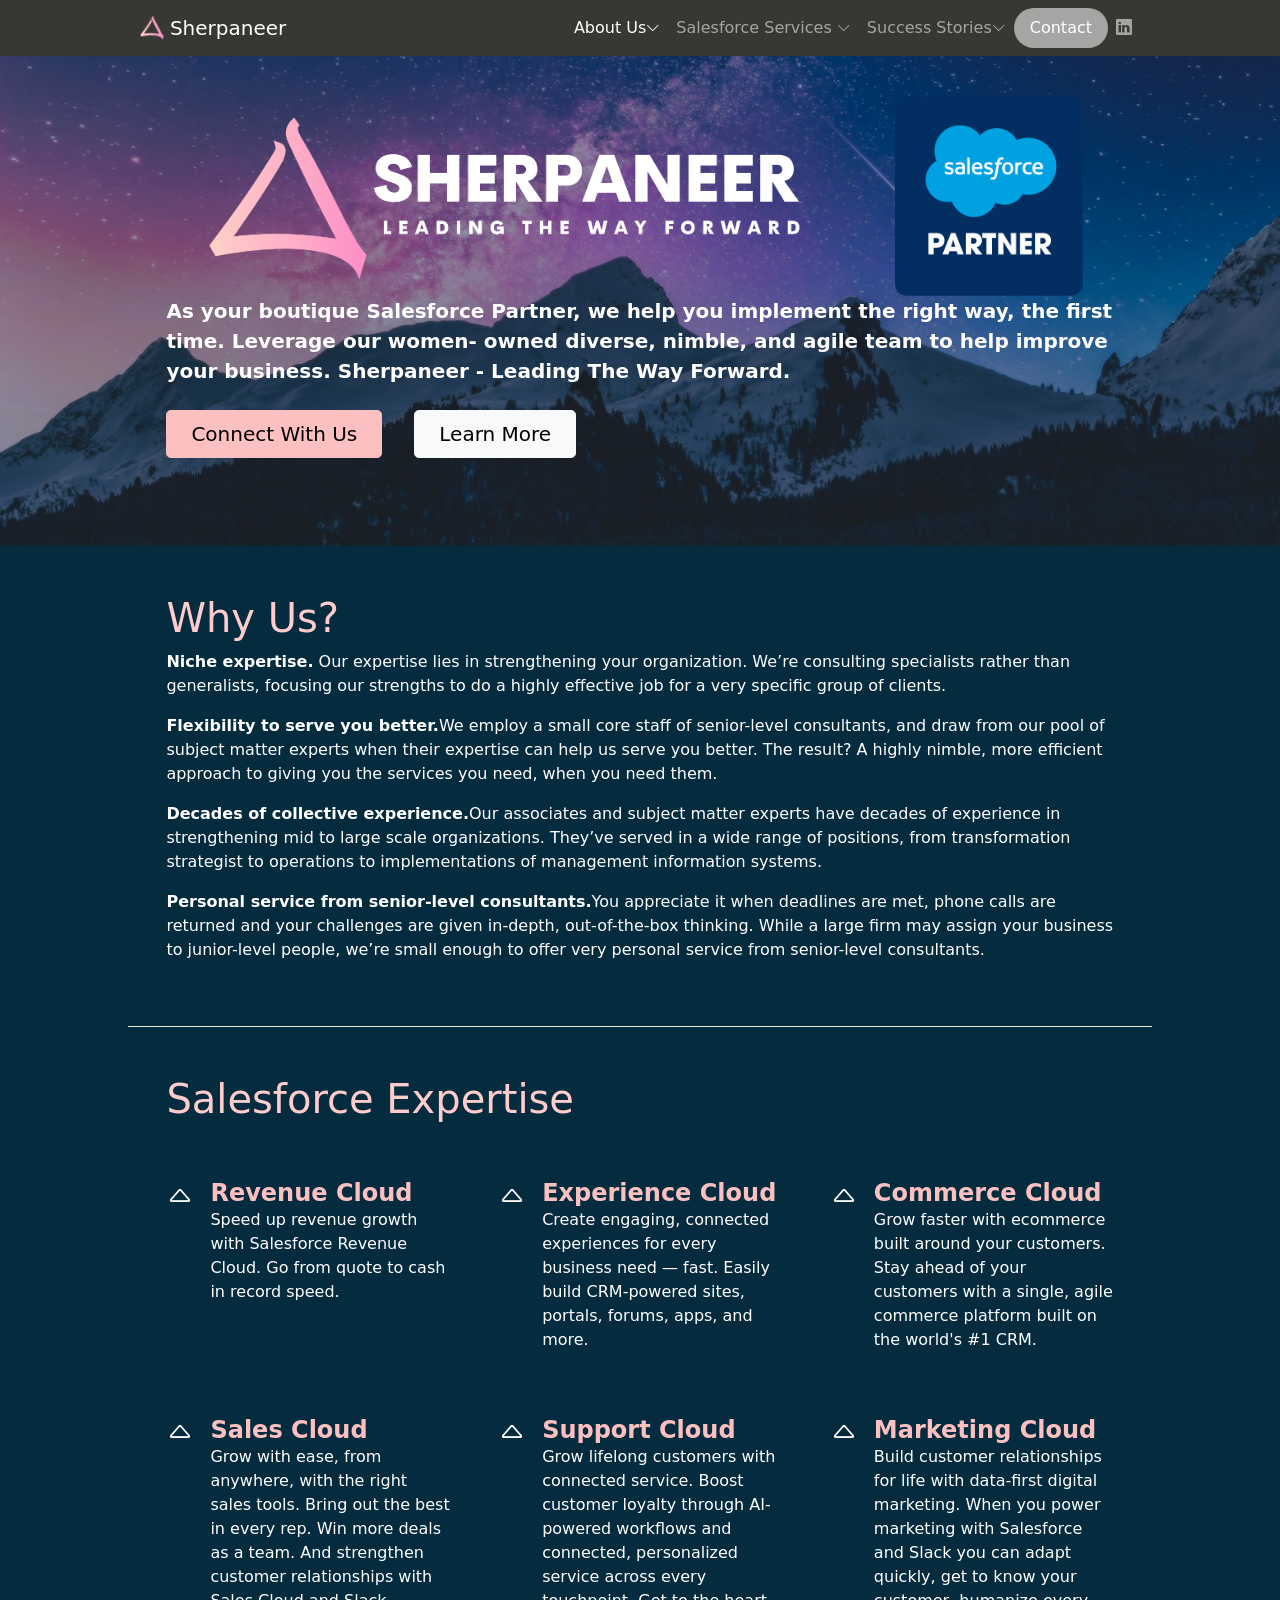
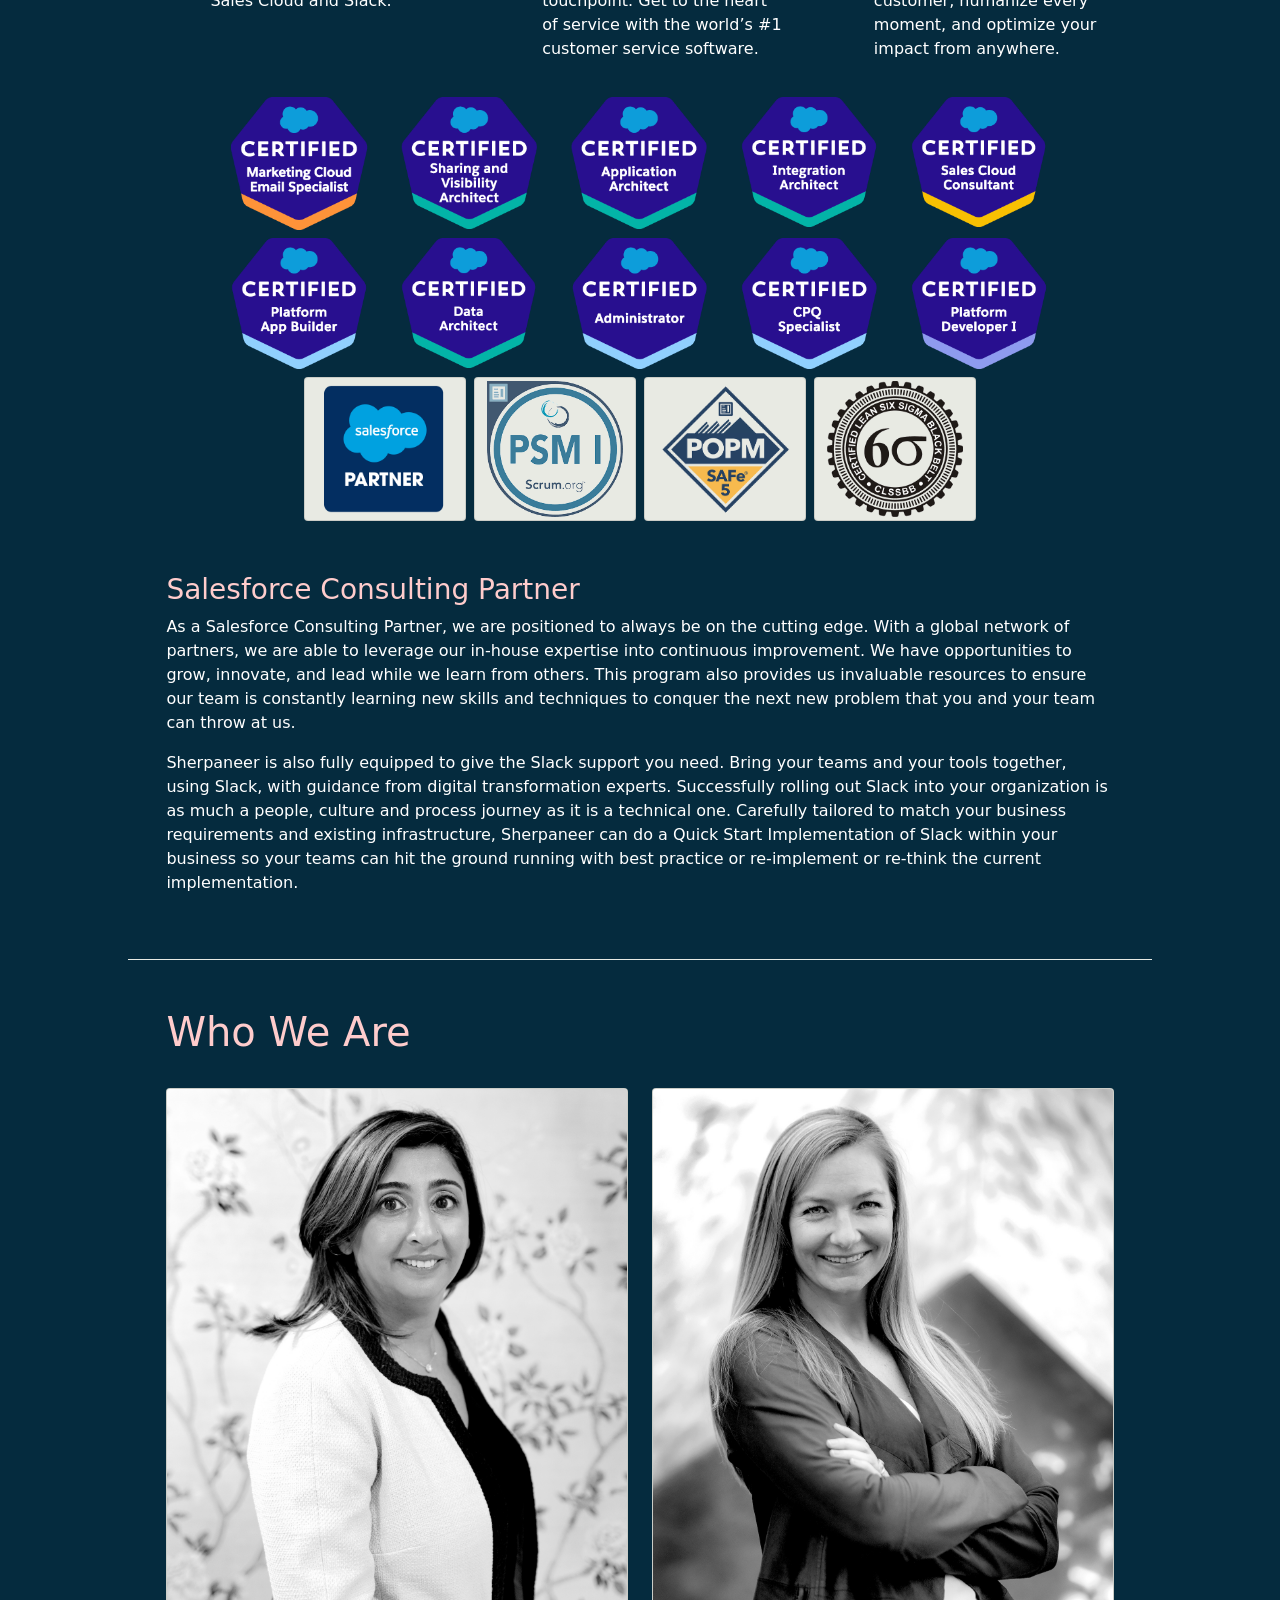
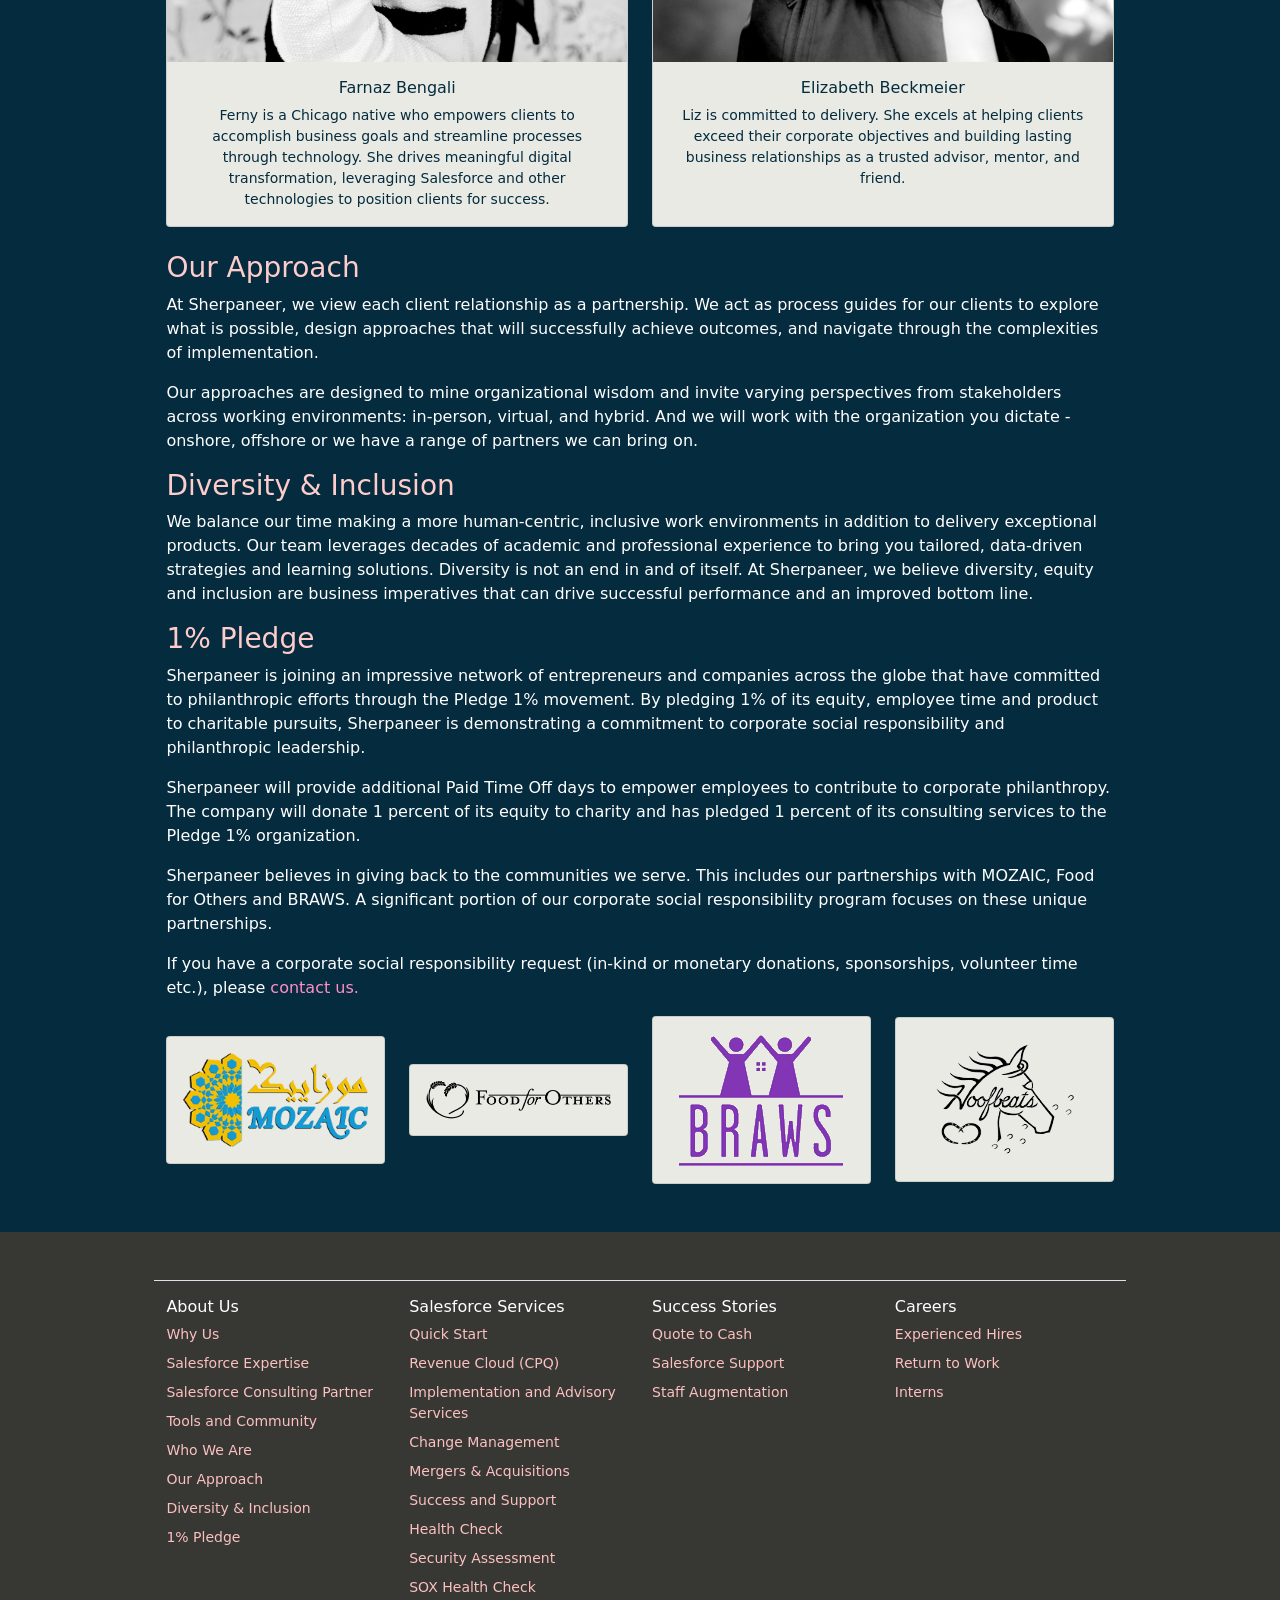
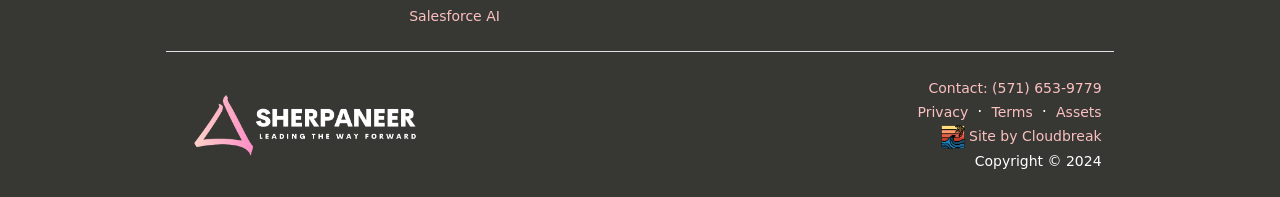
==== commit 7352c534: "Case Study 3 added to nav and site map" ====
--- a/index.html
+++ b/index.html
@@ -111,6 +111,9 @@
                                 <li>
                                     <a href="studies.html#case2" class="dropdown-item">Salesforce Support</a>
                                 </li>
+                                <li>
+                                    <a href="studies.html#case3" class="dropdown-item">Staff Augmentation</a>
+                                </li>
                             </ul>
                         </li>
                         <li class="nav-item nav-special">
@@ -535,6 +538,9 @@
                             </li>
                             <li class="nav-item mb-2">
                                 <a href="studies.html#case2" class="nav-link p-0">Salesforce Support</a>
+                            </li>
+                            <li class="nav-item mb-2">
+                                <a href="studies.html#case3" class="nav-link p-0">Staff Augmentation</a>
                             </li>
                         </ul>
                     </div>
@@ -591,7 +597,7 @@
                                     <h2 class="text-secondary text-uppercase mb-0">Contact Us</h2>
                                     <hr>
                                     <div class="mb-4 text-justify text-dark">
-                                        <iframe src="http://go.pardot.com/l/1051492/2024-01-24/3915i" width="100%" height="500" type="text/html" frameborder="0" allowTransparency="true" style="border: 0"></iframe>
+                                        <iframe src="https://go.pardot.com/l/1051492/2024-01-24/3915i" width="100%" height="500" type="text/html" frameborder="0" allowTransparency="true" style="border: 0"></iframe>
                                     </div>
                                     <button class="btn btn-dark" data-bs-dismiss="modal">
                                             Close
@@ -633,6 +639,9 @@
                                         <p>
                                             Rowing photo by <a href="https://unsplash.com/@joshcala?utm_content=creditCopyText&utm_medium=referral&utm_source=unsplash">Josh Calabrese</a> on <a href="https://unsplash.com/photos/five-men-riding-row-boat-Ev1XqeVL2wI?utm_content=creditCopyText&utm_medium=referral&utm_source=unsplash">Unsplash</a>
                                         </p>
+                                        <p>
+                                            Teamwork photo by <a href="https://unsplash.com/@smartworkscoworking?utm_content=creditCopyText&utm_medium=referral&utm_source=unsplash">Smartworks Coworking</a> on <a href="https://unsplash.com/photos/people-sitting-at-the-table-looking-to-another-person-standing-in-front-of-them-Uz8THWPXwhI?utm_content=creditCopyText&utm_medium=referral&utm_source=unsplash">Unsplash</a>
+                                        </p>
                                     </div>
                                     <button class="btn btn-dark" data-bs-dismiss="modal">
                                             Close
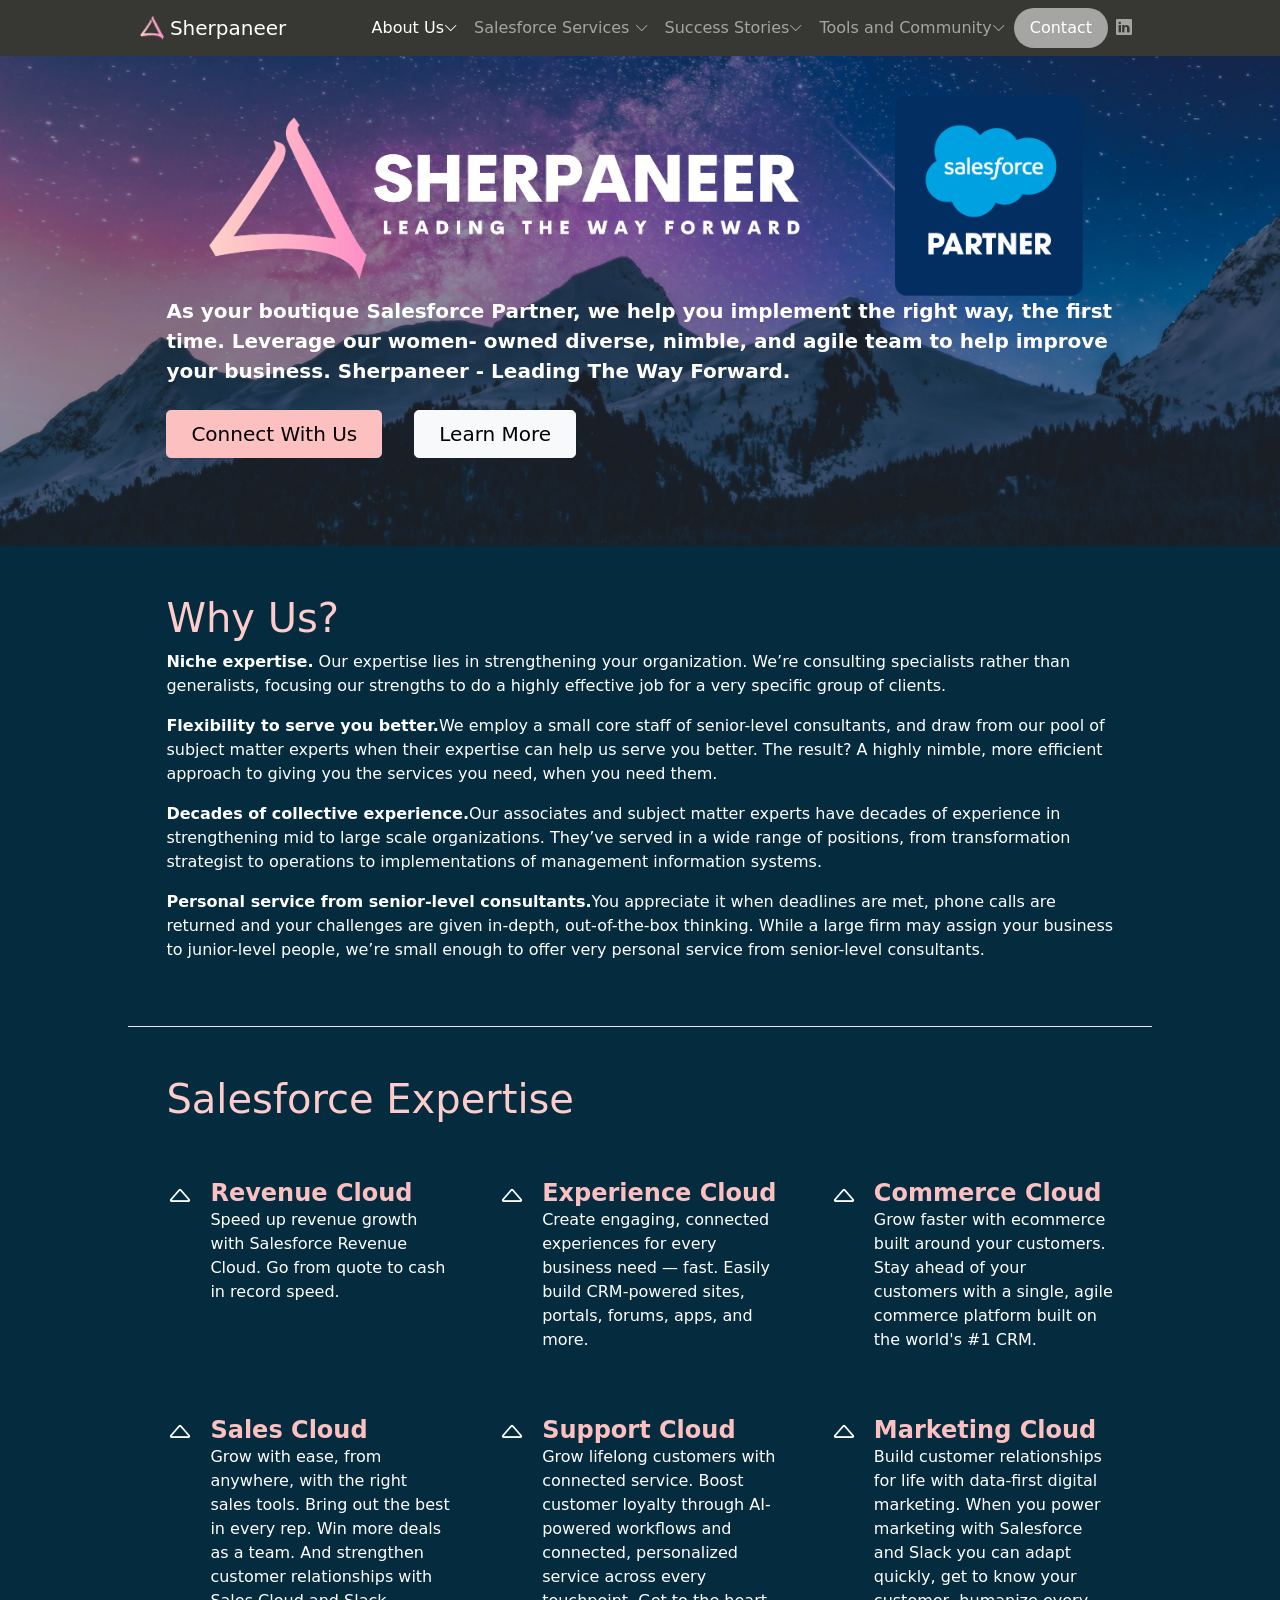
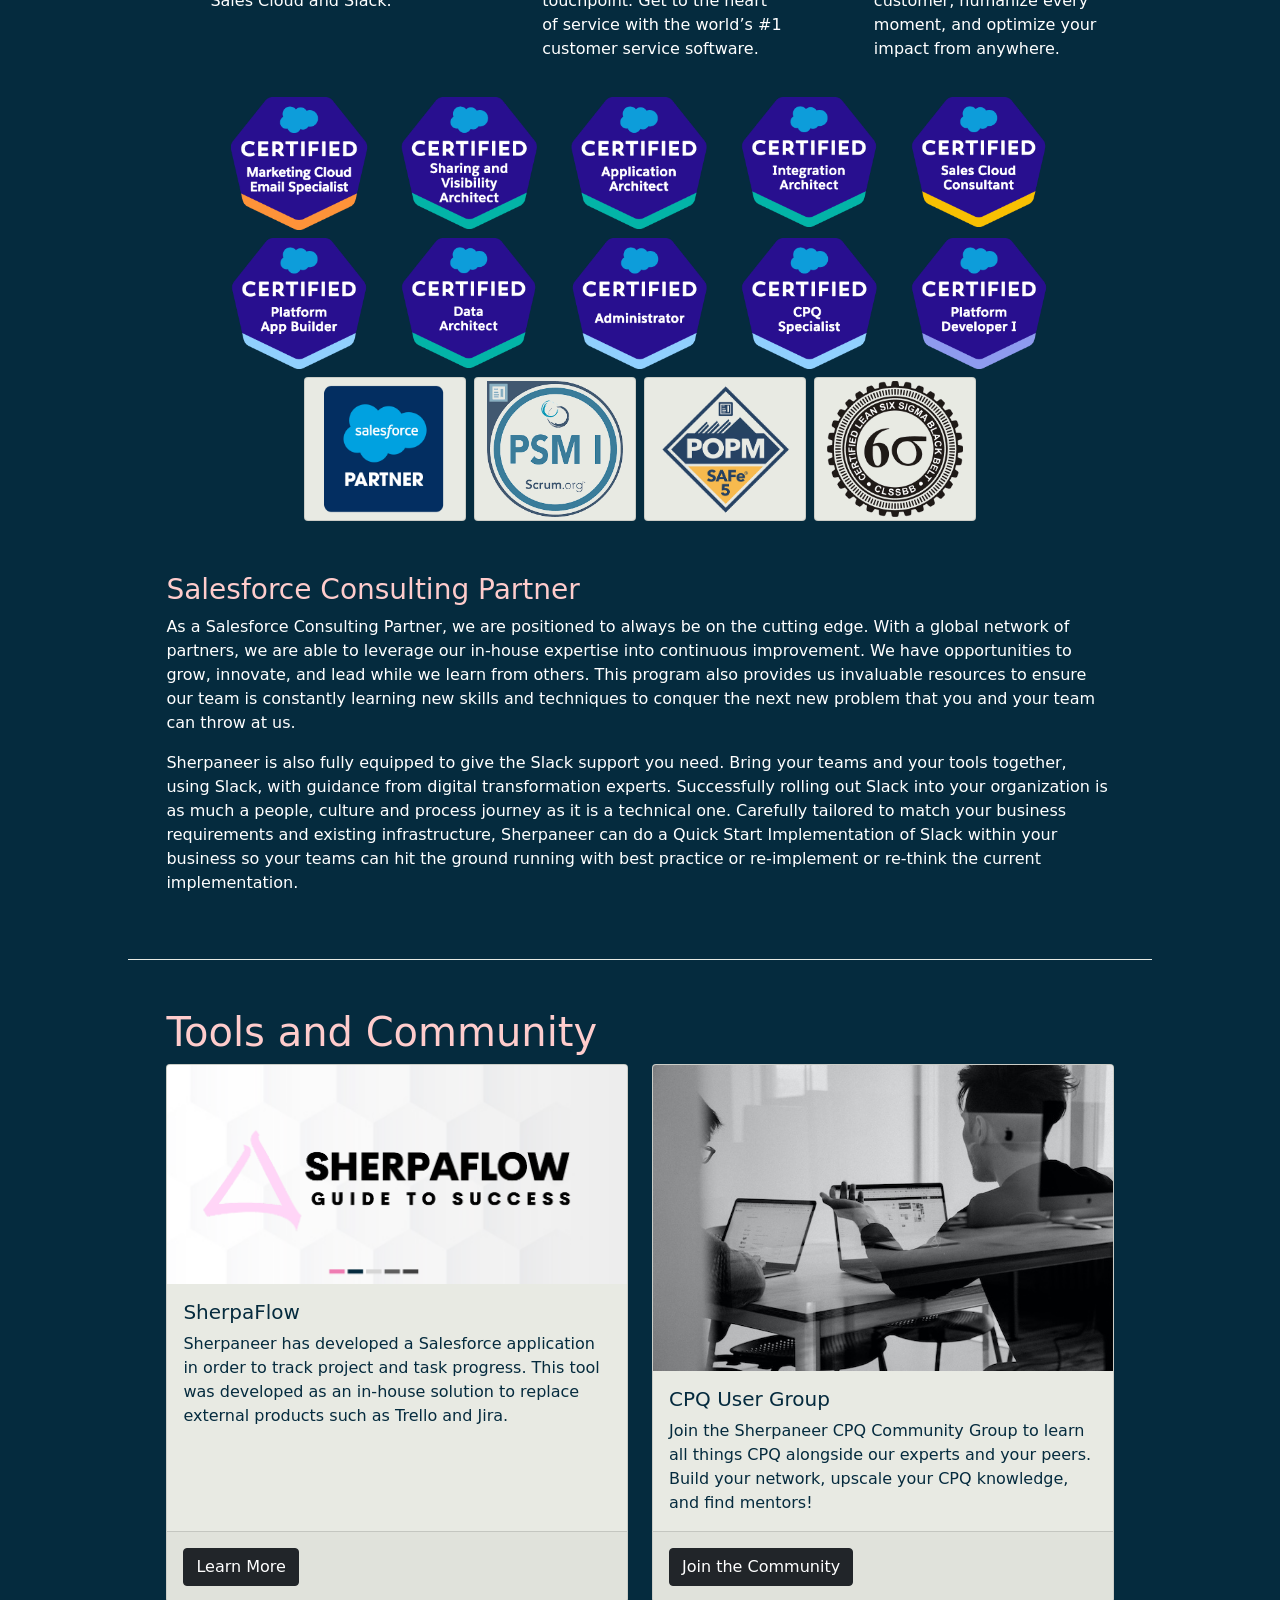
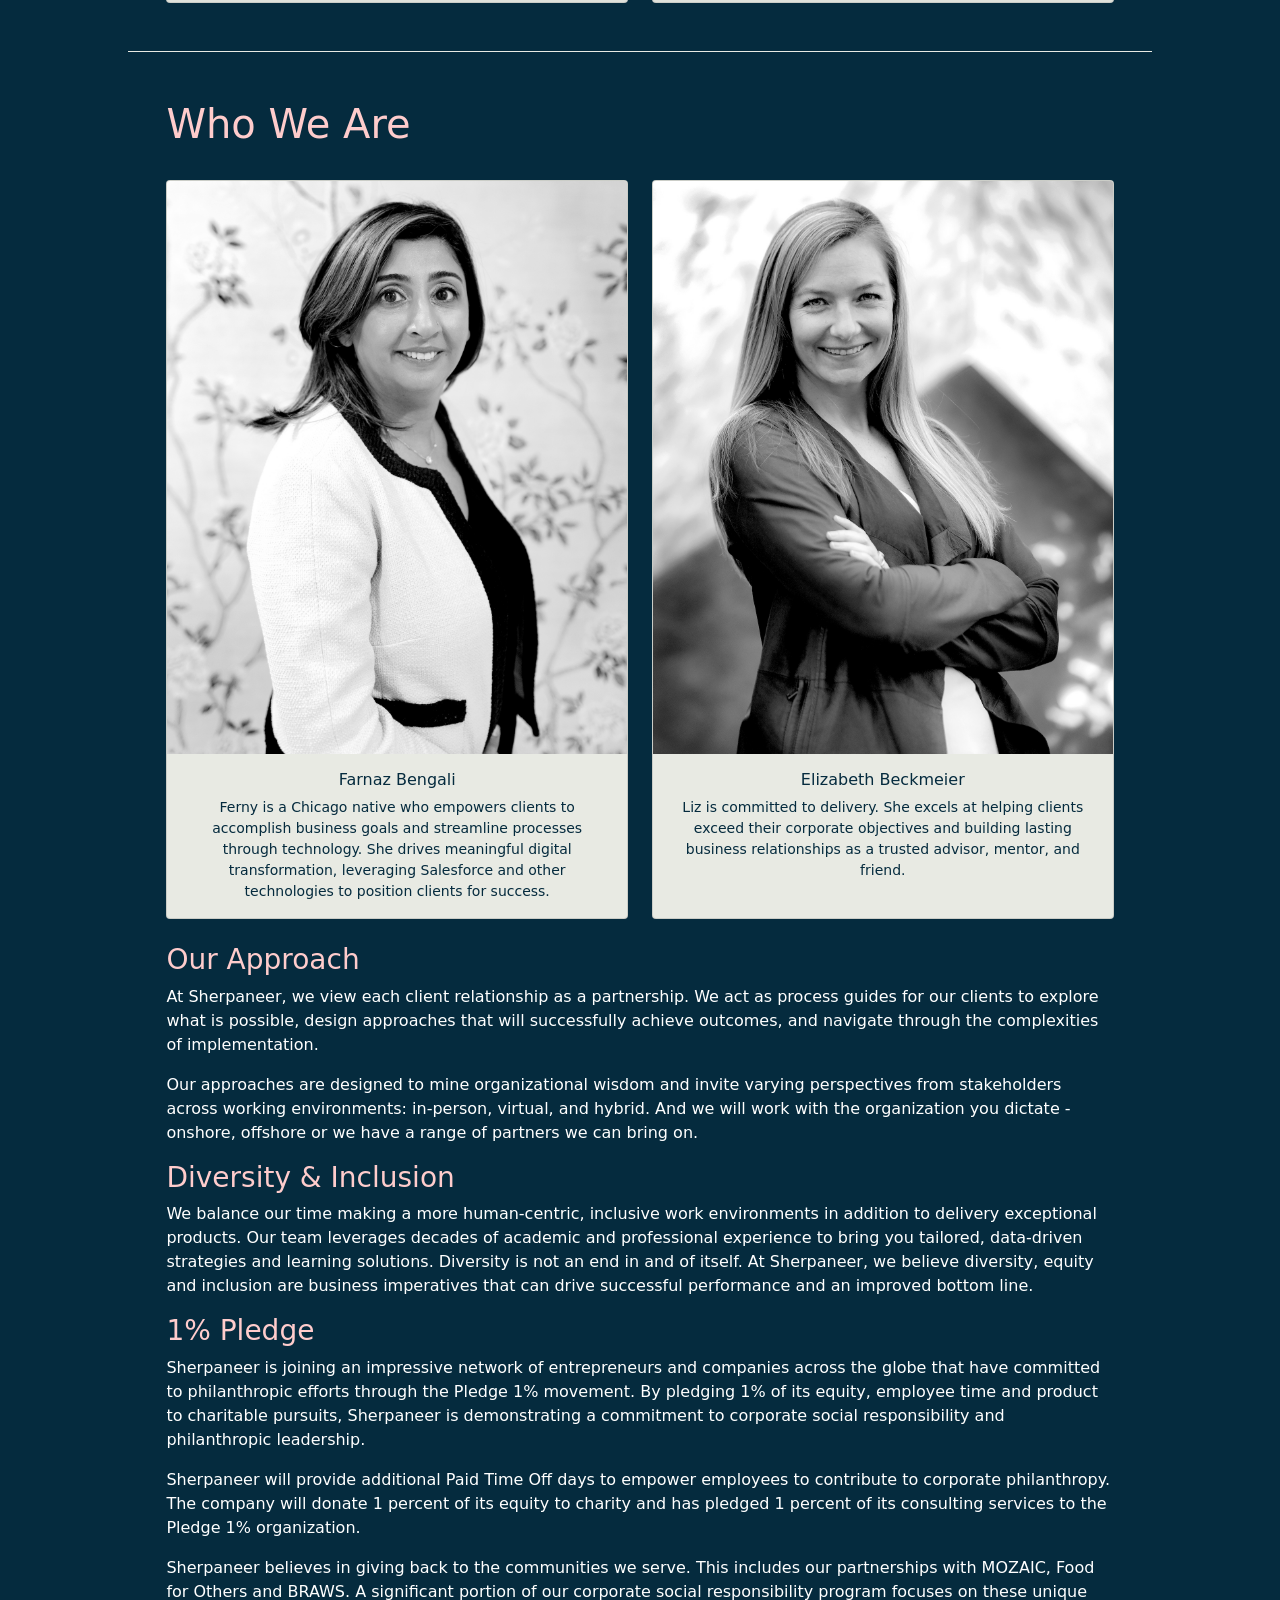
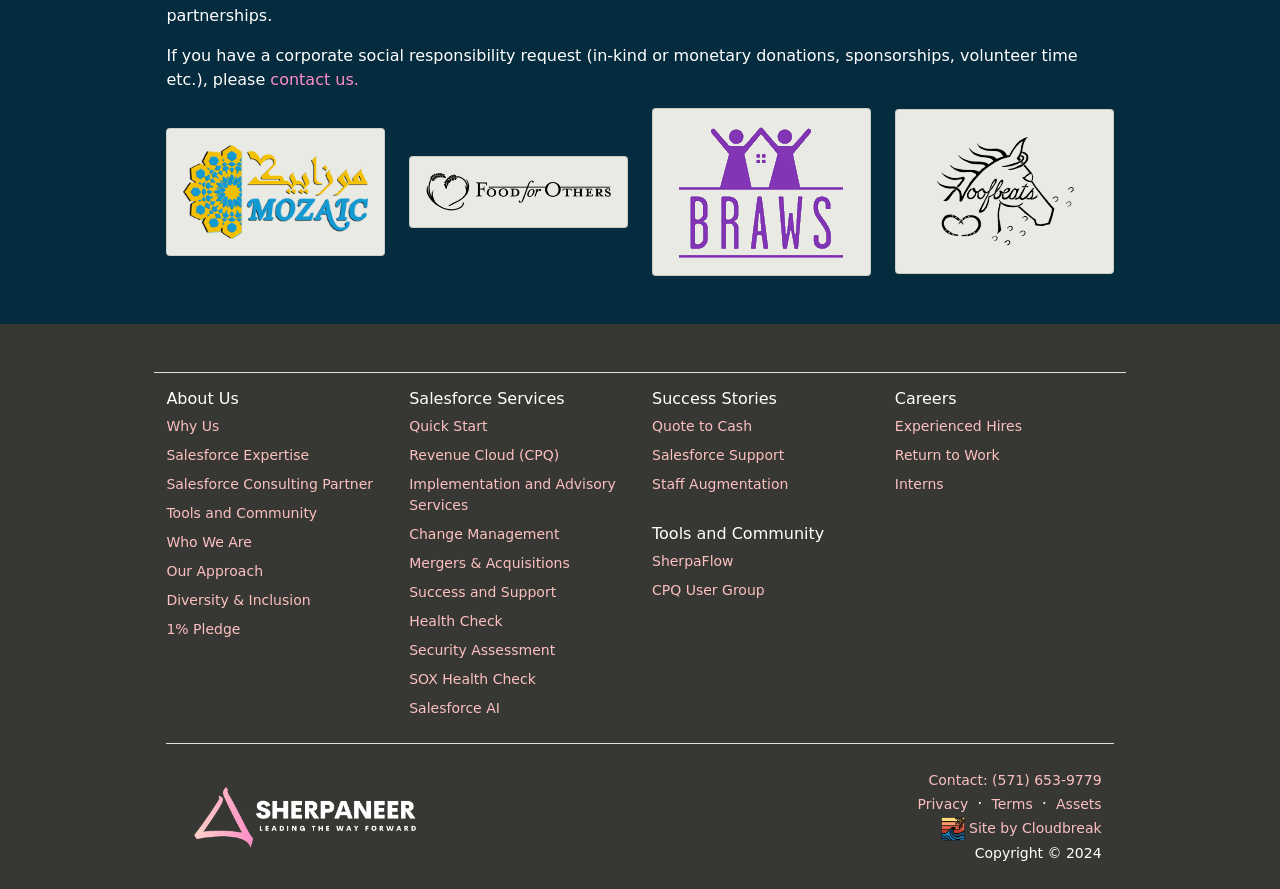
==== commit 41776f08: "SherpaFlow and User Group details added." ====
--- a/index.html
+++ b/index.html
@@ -116,6 +116,17 @@
                                 </li>
                             </ul>
                         </li>
+                        <li class="nav-item dropdown">
+                            <a class="nav-link dropdown-toggle" id="navbarDropdownStudy" href="#" role="button" data-bs-toggle="dropdown" aria-expanded="false">Tools and Community<i class="small bi bi-chevron-down"></i></a>
+                            <ul class="dropdown-menu dropdown-menu-end" aria-labelledby="navbarDropdownStudy">
+                                <li>
+                                    <a href="sherpaflow.html" class="dropdown-item">SherpaFlow</a>
+                                </li>
+                                <li>
+                                    <a href="https://appexchange.salesforce.com/appxConsultingListingDetail?listingId=44afc148-60d6-416d-a673-d0b22499330e" target="_blank" class="dropdown-item">CPQ User Group</a>
+                                </li>
+                            </ul>
+                        </li>
                         <li class="nav-item nav-special">
                             <a class="nav-link-special" aria-current="page" href="#" data-bs-toggle="modal" data-bs-target="#contactModal">
                                 Contact
@@ -321,13 +332,13 @@
         </div>
 
         <!-- SECTION // SF Highlight -->
-        <!-- <div class="sherpablue-bg p-5">
+        <div class="sherpablue-bg p-5">
             <div class="sherparow">
                 <h1 id="tools">Tools and Community</h1>
                 <div class="row">
                     <div class="col-md-6">
                         <div class="card h-100">
-                            <img class="card-img-top" src="img/head_quick.jpg" alt="Card image cap">
+                            <img class="card-img-top" src="img/flow_logo.png" alt="Card image cap">
                             <div class="card-body">
                                 <h5 class="card-title">SherpaFlow</h5>
                                 <p class="card-text">Sherpaneer has developed a Salesforce application in order to track project and task progress. This tool was developed as an in-house solution to replace external products such as Trello and Jira.</p>
@@ -346,12 +357,13 @@
                             <img class="card-img-top" src="img/head_ask.jpg" alt="Card image cap">
                             <div class="card-body">
                                 <h5 class="card-title">CPQ User Group</h5>
-                                <p class="card-text">Sherpaneer has a CPQ User Group to do things.</p>
+                                <p class="card-text">Join the Sherpaneer CPQ Community Group to learn all things CPQ alongside our experts and your peers. Build your network, upscale your CPQ knowledge, and find mentors!
+                                </p>
                             </div>
                             <div class="card-footer py-3 pb-0">
-                                <a href="#" target="_blank">
+                                <a href="https://trailhead.salesforce.com/trailblazer-community/groups/0F94V0000002DrB" target="_blank">
                                     <p class="btn btn-dark text-upr">
-                                        Learn More
+                                        Join the Community
                                     </p>
                                 </a>
                             </div>
@@ -364,7 +376,7 @@
             <div class="sherparow">
                 <hr>
             </div>
-        </div> -->
+        </div>
 
 
         <!-- SECTION // TEAM -->
@@ -541,6 +553,15 @@
                             </li>
                             <li class="nav-item mb-2">
                                 <a href="studies.html#case3" class="nav-link p-0">Staff Augmentation</a>
+                            </li>
+                        </ul><br>
+                        <h6>Tools and Community</h6>
+                        <ul class="nav flex-column">
+                            <li class="nav-item mb-2">
+                                <a href="sherpaflow.html" class="nav-link p-0">SherpaFlow</a>
+                            </li>
+                            <li class="nav-item mb-2">
+                                <a href="https://appexchange.salesforce.com/appxConsultingListingDetail?listingId=44afc148-60d6-416d-a673-d0b22499330e" target="_blank" class="nav-link p-0">CPQ User Group</a>
                             </li>
                         </ul>
                     </div>
--- a/css/style.css
+++ b/css/style.css
@@ -81,6 +81,11 @@
 
 .quickstart-header {
     background: linear-gradient(45deg, #000000aa, #373833aa), url(../img/head_quick.jpg) no-repeat top center;
+    background-size: cover;
+}
+
+.sflow-header {
+    background: linear-gradient(45deg, #000000aa, #373833aa), url(../img/flow_logo.png) no-repeat center center;
     background-size: cover;
 }
 
